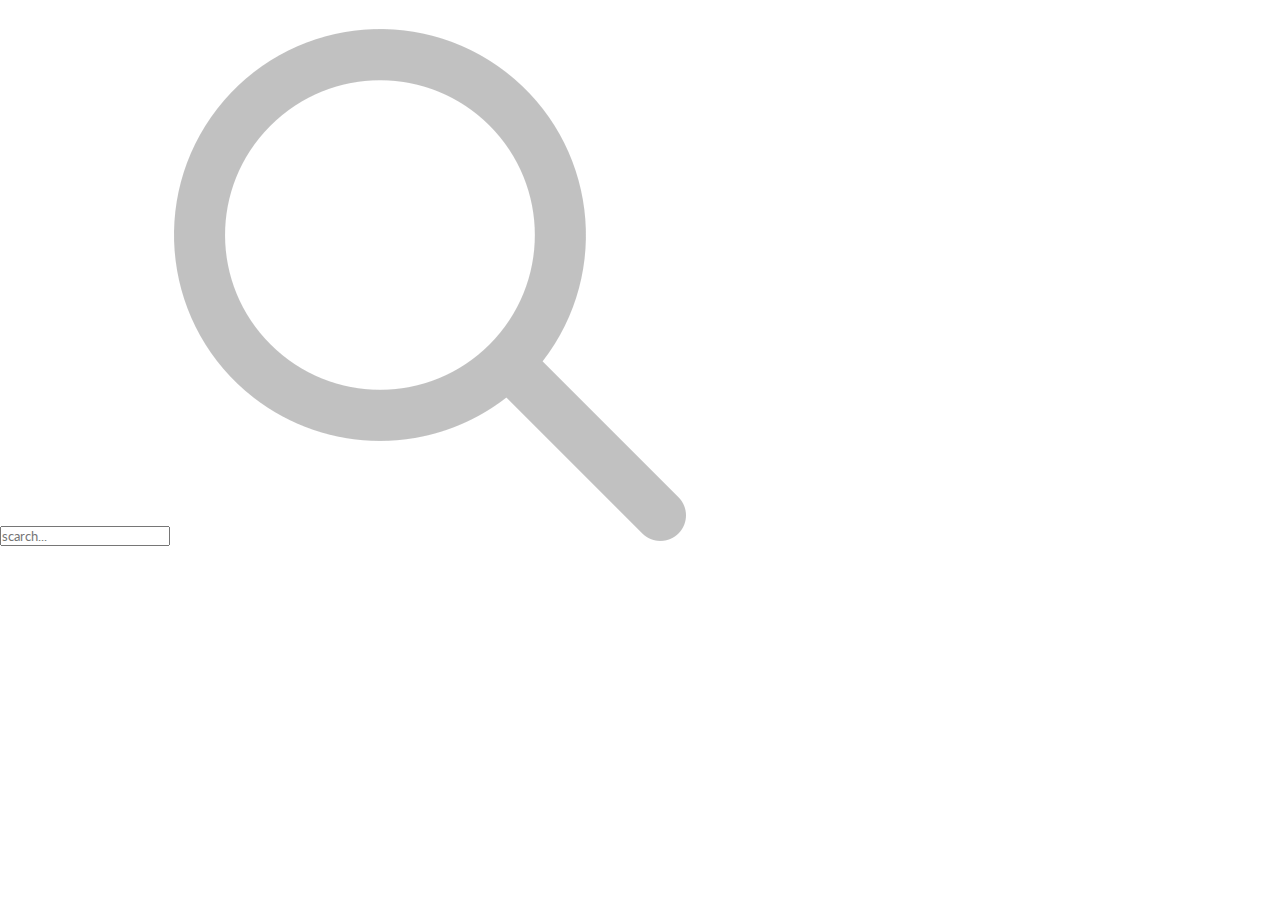
==== intex.html @ 263e587a "github" ====
<!DOCTYPE html>
<html lang="en">
<head>
  <meta charset="UTF-8">
  <meta name="viewport" content="width=device-width, initial-scale=1.0">
  <link rel="stylesheet" href="style.css">
  <title>shoeshoper</title>
</head>
<body>
 <nav>
  <div class="navTop">
    <div class="navItem">
      <img src="img/sneakers.png" alt="sneakers">
    </div>
    <div class="navItem">
      <div class="scarch">
        <input type="text"  placeholder="scarch..." class="scarhInput">
        <img src="img/search.png" alt="scarch img" class="imageIcone">
      </div>
    </div>
  </div>
  <div class="navBottem"></div>
 </nav>
<script src="index.js"></script>
</body>
</html>
---- style.css ----
@import url('https://fonts.googleapis.com/css2?family=Caprasimo&family=Cedarville+Cursive&family=Lato:ital,wght@0,100;0,300;0,400;0,700;0,900;1,100;1,300;1,400;1,700;1,900&family=Pacifico&family=Poppins:ital,wght@0,100;0,300;0,400;0,500;0,600;1,200&family=Ubuntu:ital@1&family=Varela+Round&display=swap');

*{
  font-family: 'Lato', sans-serif;
  margin: 0;
  padding: 0;
  
}
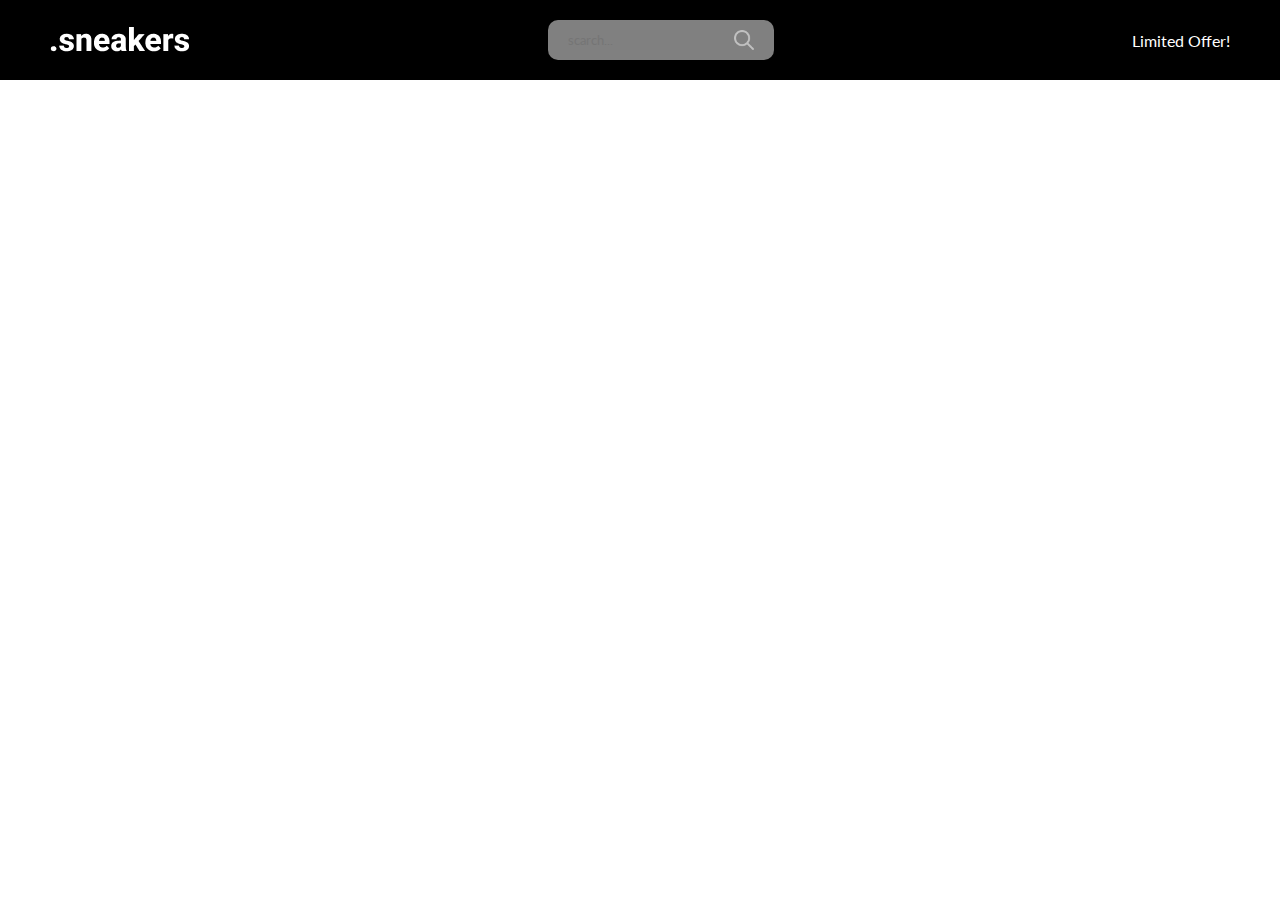
==== commit 4e463578: "day 2" ====
--- a/intex.html
+++ b/intex.html
@@ -14,9 +14,12 @@
     </div>
     <div class="navItem">
       <div class="scarch">
-        <input type="text"  placeholder="scarch..." class="scarhInput">
-        <img src="img/search.png" alt="scarch img" class="imageIcone">
+         <input type="text" placeholder="scarch..." class="scarchInput">
+         <img src="img/search.png" alt="scarch img" class="imageIcone" width="20px" height="20px">
       </div>
+    </div>
+    <div class="navItem">
+      <span class="limitedOffer"> Limited Offer!</span>
     </div>
   </div>
   <div class="navBottem"></div>
--- a/style.css
+++ b/style.css
@@ -5,4 +5,25 @@
   margin: 0;
   padding: 0;
   
+}
+nav{
+  background-color: black;
+  color: white;
+  padding: 20px 50px;
+}
+.navTop{
+  display: flex;
+  align-items: center;
+  justify-content: space-between;
+}
+.scarch{
+  display: flex;
+  align-items: center;
+  background-color: gray;
+  padding:  10px 20px;
+  border-radius: 10px;
+}
+.scarchInput{
+  border: none;
+  background-color: transparent;
 }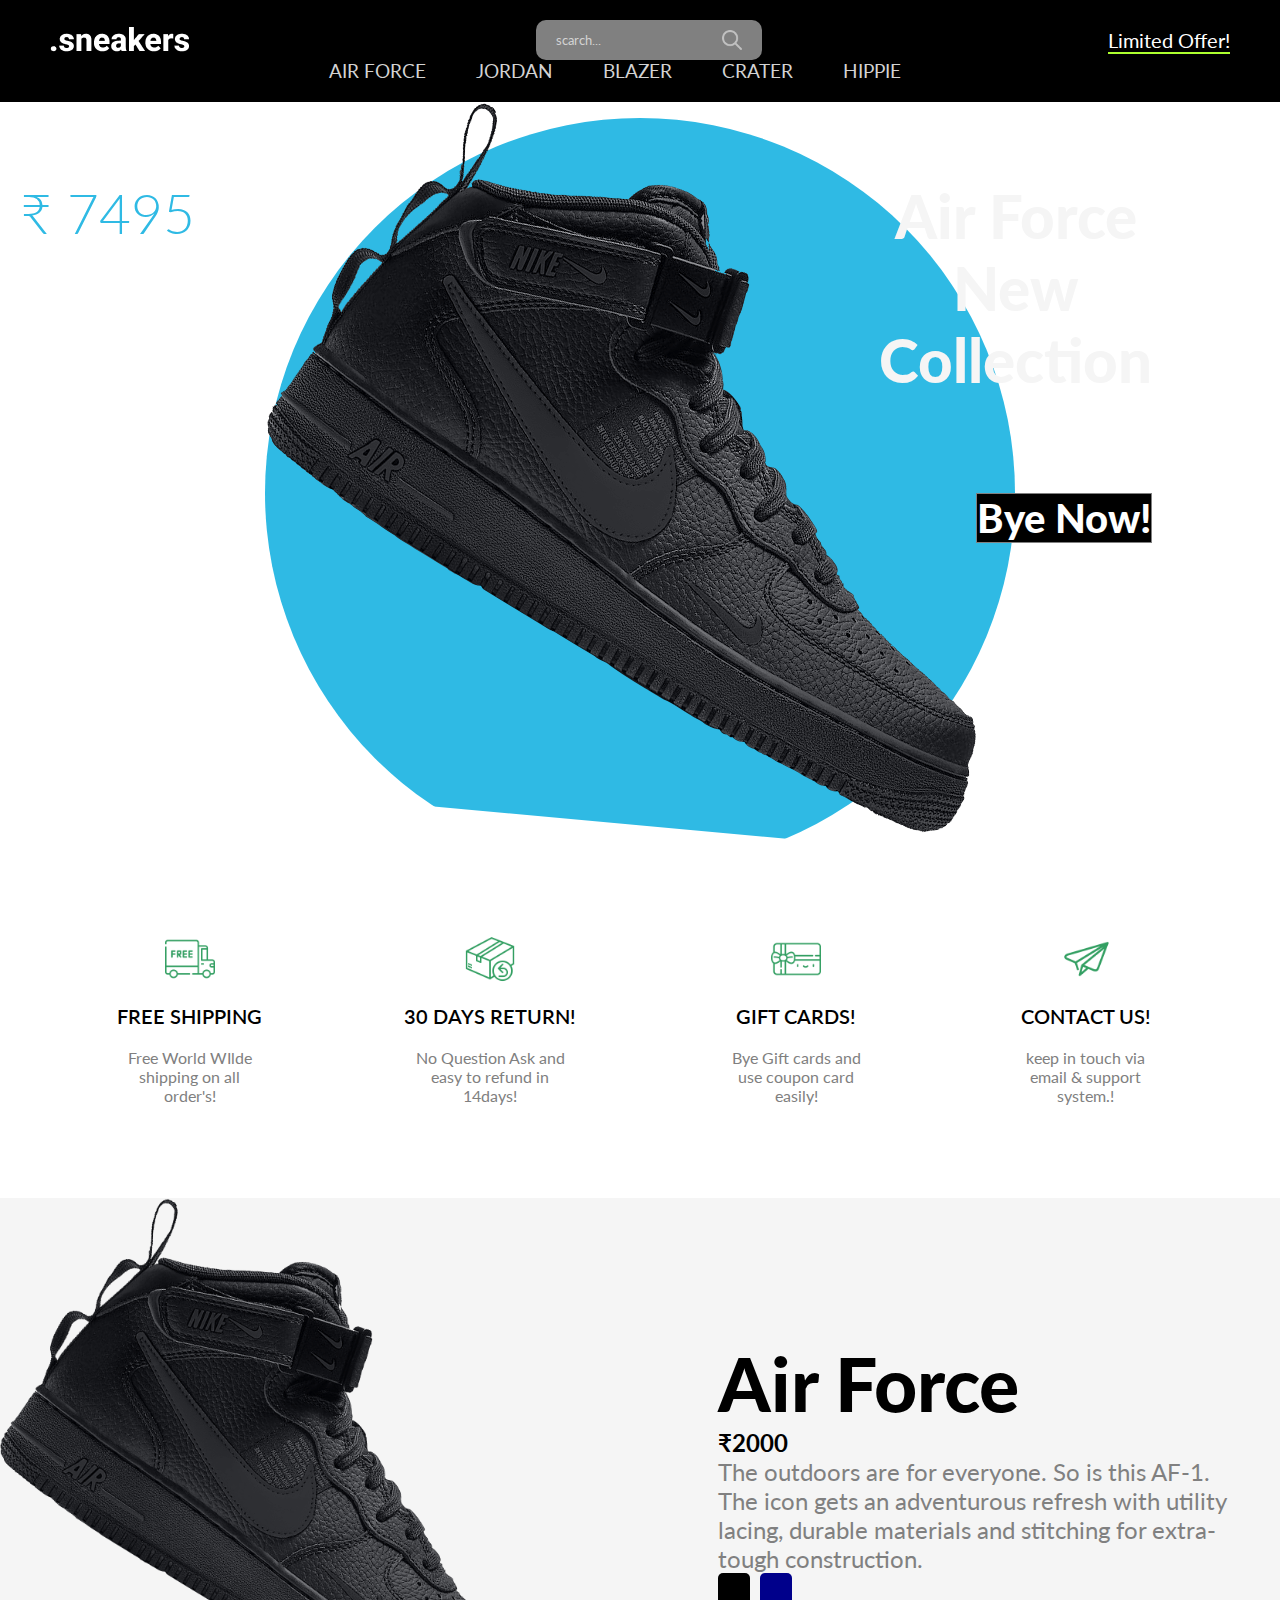
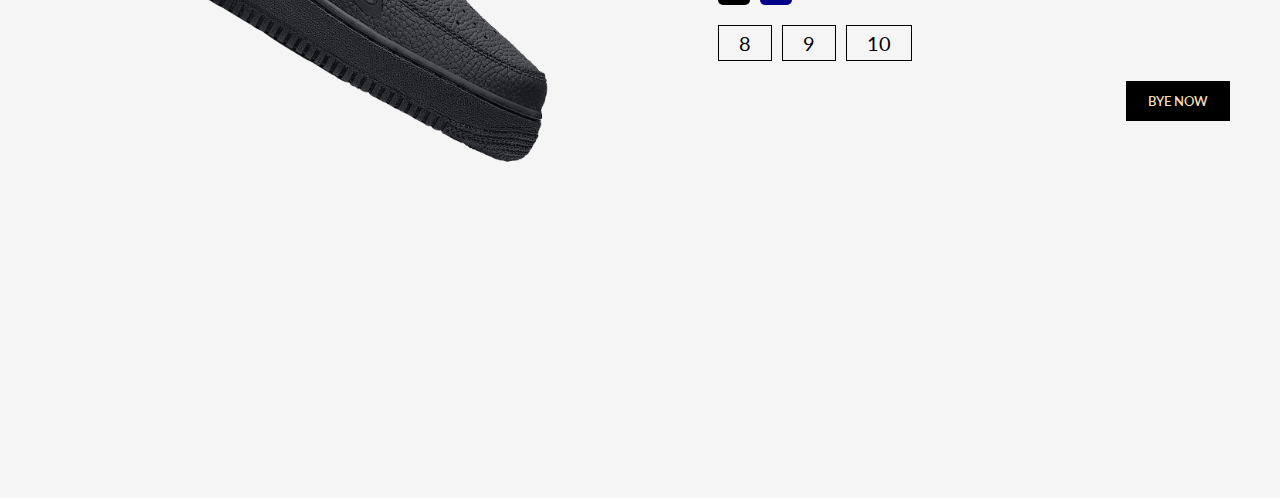
==== commit 24a1d4de: "day 3" ====
--- a/intex.html
+++ b/intex.html
@@ -7,6 +7,7 @@
   <title>shoeshoper</title>
 </head>
 <body>
+  <!-- nav bar-->
  <nav>
   <div class="navTop">
     <div class="navItem">
@@ -22,8 +23,140 @@
       <span class="limitedOffer"> Limited Offer!</span>
     </div>
   </div>
-  <div class="navBottem"></div>
+  <div class="navBottem">
+    <h3 class="menuItem">AIR FORCE</h3>
+    <h3 class="menuItem">JORDAN</h3>
+    <h3 class="menuItem">BLAZER</h3>
+    <h3 class="menuItem">CRATER</h3>
+    <h3 class="menuItem">HIPPIE</h3>
+  </div>
  </nav>
+   <!-- product page-->
+ <div class="slider">
+  <div class="sliderWrapper">
+     <div class="sliderItems">
+       <img src="img/air.png" alt="" class="imgSlider">
+       <div class="sliderBg"></div>
+       <h1 class="sliderTitle">Air Force </br>New </br> Collection</h1>
+       <h2 class="sliderPrice">₹ 7495</h2>
+       <a href="#product"><button class="byeNowBtn">Bye Now!</button></a>
+      </div>
+
+      <div class="sliderItems">
+        <img src="img/jordan.png" alt="" class="imgSlider">
+        <div class="sliderBg"></div>
+        <h1 class="sliderTitle">JORDAN </br>New </br> Collection</h1>
+        <h2 class="sliderPrice">₹ 9195</h2>
+        <a href="#product"><button class="byeNowBtn">Bye Now!</button></a>
+       </div>
+
+       <div class="sliderItems">
+        <img src="img/blazer.png" alt="" class="imgSlider">
+        <div class="sliderBg"></div>
+        <h1 class="sliderTitle">Blazer </br>New </br> Collection</h1>
+        <h2 class="sliderPrice">₹10999</h2>
+        <a href="#product"><button class="byeNowBtn">Bye Now!</button></a>
+       </div>
+
+       <div class="sliderItems">
+        <img src="img/crater.png" alt="" class="imgSlider">
+        <div class="sliderBg"></div>
+        <h1 class="sliderTitle">Crater </br>New </br> Collection</h1>
+        <h2 class="sliderPrice">₹12999</h2>
+        <a href="#product"><button class="byeNowBtn">Bye Now!</button></a>
+       </div>
+
+       <div class="sliderItems">
+        <img src="img/hippie.png" alt="" class="imgSlider">
+        <div class="sliderBg"></div>
+        <h1 class="sliderTitle">Hippie </br>New </br> Collection</h1>
+        <h2 class="sliderPrice">₹5999</h2>
+        <a href="#product"><button class="byeNowBtn">Bye Now!</button></a>
+       </div>
+   </div>
+ </div>
+   <!-- feacher page-->
+ <div class="feachers">
+    <div class="feacher">
+         <img src="img/shipping.png" alt="shipping img" class="feacherImg">
+         <span class="feacherTitle">FREE SHIPPING</span>
+         <span class="feacherDisc">Free World WIlde shipping on all order's!</span>
+    </div>
+
+    <div class="feacher">
+      <img class="feacherImg" src="img/return.png" alt="shipping img" >
+      <span class="feacherTitle">30 DAYS RETURN!</span>
+      <span class="feacherDisc">No Question Ask and easy to refund in 14days!</span>
+ </div>
+
+ <div class="feacher">
+  <img src="img/gift.png" alt="shipping img" class="feacherImg">
+  <span class="feacherTitle">GIFT CARDS!</span>
+  <span class="feacherDisc">Bye Gift cards and use coupon card easily!</span>
+</div>
+
+<div class="feacher">
+  <img src="img/contact.png" alt="shipping img" class="feacherImg">
+  <span class="feacherTitle">CONTACT US!</span>
+  <span class="feacherDisc">keep in touch via email & support system.!</span>
+</div>
+ </div>
+ <!-- product detail page-->
+ <div class="product" id="product">
+   <img src="img/air.png" alt="Air Force" class="productImg">
+   <div class="productDetails">
+     <h1 class="productTitle">Air Force</h1>
+     <h2 class="productPrice">₹2000</h2>
+     <p class="productdesc">The outdoors are for everyone. So is this AF-1. The icon gets an adventurous refresh with   utility lacing, durable materials and stitching for extra-tough construction. </p>
+   
+
+    <div class="colors">
+      <div class="color"></div>
+      <div class="color"></div>
+    </div>
+
+   <div class="sizes">
+     <div class="size">8</div>
+     <div class="size">9</div>
+     <div class="size">10</div>
+   </div>
+  
+     <button class="productbtn">BYE NOW</button>
+  </div>
+  <!-- product Payment page-->
+  <div class="payment">
+    <h1 class="paytittle">Personal Information</h1>
+    <label for="text">Name and Surname</label>
+    <input type="text"   placeholder="cekoda"  class="payinput">
+    <label for="text">Phone Number</label>
+    <input type="text"   placeholder="+91 898989898989"  class="payinput">
+    <label for="text">Address</label>
+    <input type="text"   placeholder="Elon street Govandi Mumbai"  class="payinput">
+
+    <!-- Card Info page-->
+    <h1 class="paytittle">Card Information</h1>
+
+    <div class="cardIcons">
+      <img src="img/visa.png" width="40px" alt="visa card" class="cardIcone">
+
+      <img src="img/master.png" width="40px" alt="master card" class="cardIcone">
+
+    </div>
+
+    <input type="password" class="payinput" placeholder="Card detail">
+
+    <div class="cardInfo">
+
+       <input type="text" placeholder="mm" class="payinput sm">
+       <input type="text" placeholder="yyy" class="payinput sm">
+       <input type="text" placeholder="cvv" class="payinput sm">
+
+    </div>
+    <button class="payButton">Check Out!</button>
+    <span class="close">X</span>
+  </div>
+ </div>
+
 <script src="index.js"></script>
 </body>
 </html>--- a/style.css
+++ b/style.css
@@ -1,4 +1,8 @@
 @import url('https://fonts.googleapis.com/css2?family=Caprasimo&family=Cedarville+Cursive&family=Lato:ital,wght@0,100;0,300;0,400;0,700;0,900;1,100;1,300;1,400;1,700;1,900&family=Pacifico&family=Poppins:ital,wght@0,100;0,300;0,400;0,500;0,600;1,200&family=Ubuntu:ital@1&family=Varela+Round&display=swap');
+
+html{
+  scroll-behavior: smooth;
+}
 
 *{
   font-family: 'Lato', sans-serif;
@@ -26,4 +30,287 @@
 .scarchInput{
   border: none;
   background-color: transparent;
-}+}
+.scarchInput::placeholder{
+  color: lightgray;
+}
+.limitedOffer{
+  font-size: 20px;
+  border-bottom: 2px solid greenyellow;
+  cursor: pointer;
+}
+.navBottem{
+  display: flex;
+  align-items: center;
+  justify-content: center;
+  
+}
+.menuItem{
+  margin-right: 50px;
+  cursor: pointer;
+  color: lightgray;
+  font-weight: 400;
+}
+.slider{
+  background: url("https://plus.unsplash.com/premium_photo-1671621345306-5fabf30d8094?auto=format&fit=crop&q=80&w=1372&ixlib=rb-4.0.3&ixid=M3wxMjA3fDB8MHxwaG90by1wYWdlfHx8fGVufDB8fHx8fA%3D%3D");
+  clip-path: polygon(0 0, 100% 0%, 100% 100%, 0 85%);
+  overflow: hidden;
+}
+.sliderWrapper{
+  display: flex;
+  width: 500vw;
+  transition: all 1s ease-in-out;
+}
+.sliderItems{
+  width: 100vw;
+  display: flex;
+  align-items: center;
+  justify-content: center;
+  position: relative;
+ 
+}
+.sliderBg{
+  width: 750px;
+  height: 750px;
+  border-radius: 50%;
+  position: absolute;
+  /* background-color: yellow; */
+}
+.imgSlider{
+  z-index: 1;
+}
+.sliderTitle{
+  position: absolute;
+  top: 10%;
+  right: 10%;
+  color: whitesmoke;
+  text-align: center;
+  font-size: 60px;
+  font-weight: 900;
+
+
+}
+.sliderPrice{
+  position: absolute;
+  left: 20px;
+  top: 10%;
+  color: black;
+  text-align: center;
+  font-size: 55px;
+  font-weight: 300;
+  
+ 
+}
+
+.byeNowBtn{
+  position: absolute;
+  top: 50%;
+  right: 10%;
+  color: white;
+  font-size: 40px;
+  font-weight: 900;
+  border: 1px solid gray;
+  z-index: 1;
+  cursor: pointer;
+  background-color: black;
+
+}
+.byeNowBtn:hover{
+  background-color: white;
+  color: black;
+}
+.sliderItems:nth-child(1) .sliderBg{
+  background-color: rgb(47, 186, 228);
+}
+.sliderItems:nth-child(2) .sliderBg{
+  background-color: rgb(43, 202, 131);
+}
+.sliderItems:nth-child(3) .sliderBg{
+  background-color: rgb(255, 43, 131);
+}
+.sliderItems:nth-child(4) .sliderBg{
+  background-color: rgb(255, 103, 43);
+}
+.sliderItems:nth-child(5) .sliderBg{
+  background-color: rgb(197, 255, 131);
+}
+
+.sliderItems:nth-child(1) .sliderPrice{
+  color: rgb(47, 186, 228);
+}
+.sliderItems:nth-child(2) .sliderPrice{
+  color:  rgb(43, 202, 131);
+}
+.sliderItems:nth-child(3) .sliderPrice{
+  color: rgb(255, 43, 131);
+}
+.sliderItems:nth-child(4) .sliderPrice{
+  color: rgb(255, 103, 43);
+}
+.sliderItems:nth-child(5) .sliderPrice{
+  color: rgb(197, 255, 131);
+}
+.feachers{
+  display: flex;
+  align-items: center;
+  justify-content: space-between;
+  padding: 50px;
+}
+.feacher{
+  display: flex;
+   flex-direction: column;
+   align-items: center;
+   text-align: center;
+}
+.feacherImg{
+  width: 50px;
+  height: 50px;
+}
+.feacherTitle{
+  font-size: 20px;
+  font-weight: 600;
+  margin: 20px;
+}
+.feacherDisc{
+ color: gray;
+ height: 100px;
+ width: 50%;
+}
+.product{
+  height: 100vh;
+  background-color: whitesmoke;
+  position: relative;
+  
+}
+.payment{
+  width: 500px;
+  height: 500px;
+  background-color: white;
+  position: absolute;
+  top: 0;
+  bottom: 0;
+  left: 0;
+  right: 0;
+  margin: auto;
+  padding: 10px 50px;
+  display: none;
+  flex-direction: column;
+  box-shadow: 8px 9px 50px 5px rgba(0,0,0,0.75);
+-webkit-box-shadow: 8px 9px 50px 5px rgba(0,0,0,0.75);
+-moz-box-shadow: 8px 9px 50px 5px rgba(0,0,0,0.75);
+
+}
+.paytittle{
+  font-size: 20px;
+  color: rgb(156, 155, 155);
+}
+label{
+  font-size: 16px;
+  font-weight: 300;
+}
+.payinput{
+padding:10px;
+margin: 10px 0px;
+border: none;
+border-bottom: 1px solid gray;
+}
+.payinput::placeholder{
+  color: rgb(163, 160, 160);
+}
+.cardIcones{
+  display: flex;
+}
+.cardIcone{
+  margin-right: 10px;
+}
+.cardInfo{
+  display: flex;
+  justify-content: space-between;
+}
+.sm{
+  width: 30%;
+}
+.payButton{
+  position: absolute;
+  height: 40px;
+  bottom: -40px;
+  width: 100%;
+  left: 0;
+  background-color: rgb(48, 163, 33);
+  font-size: 15px;
+  font-weight: 600;
+  border: none;
+  border-bottom: 1px solid black;
+  border-top: 1px solid black;
+  box-shadow: 8px 9px 50px 5px rgba(0,0,0,0.75);
+-webkit-box-shadow: 8px 9px 50px 5px rgba(0,0,0,0.75);
+-moz-box-shadow: 8px 9px 50px 5px rgba(0,0,0,0.75);
+cursor: pointer;
+}
+.close{
+  width: 20px;
+  height: 20px;
+  position: absolute;
+  background-color: gray;
+  color: white;
+  top: 10px;
+  right: 10px;
+  display: flex;
+  align-items: center;
+  justify-content: center;
+  cursor: pointer;
+  padding: 2px;
+}
+.productImg{
+  width: 45%;
+}
+.productDetails{
+  position: absolute;
+  top: 10%;
+  right: 0;
+  width: 40%;
+  padding: 50px;
+}
+.productTitle{
+  font-size: 75px;
+  font-weight: 900;
+}
+.productdesc{
+  font-size: 24px;
+  color: gray;
+}
+.colors,.sizes{
+  display: flex;
+  margin-bottom: 20px;
+}
+.color{
+ width: 32px;
+ height: 32px;
+ border-radius: 5px;
+ background-color: black;
+ margin-right: 10px;
+ cursor: pointer;
+}
+.color:last-child{
+  background-color: darkblue;
+}
+.size{
+  padding: 5px 20px;
+  border: 1px solid black;
+  margin-right: 10px;
+  cursor: pointer;
+  font-size: 20px;
+}
+.productbtn{
+  float: right;
+  padding: 10px 20px;
+  background-color: black;
+  color: wheat;
+  font-weight: 600;
+  cursor: pointer;
+  border: 2px solid black;
+}
+.productbtn:hover{
+color: black;
+background-color: white;
+}
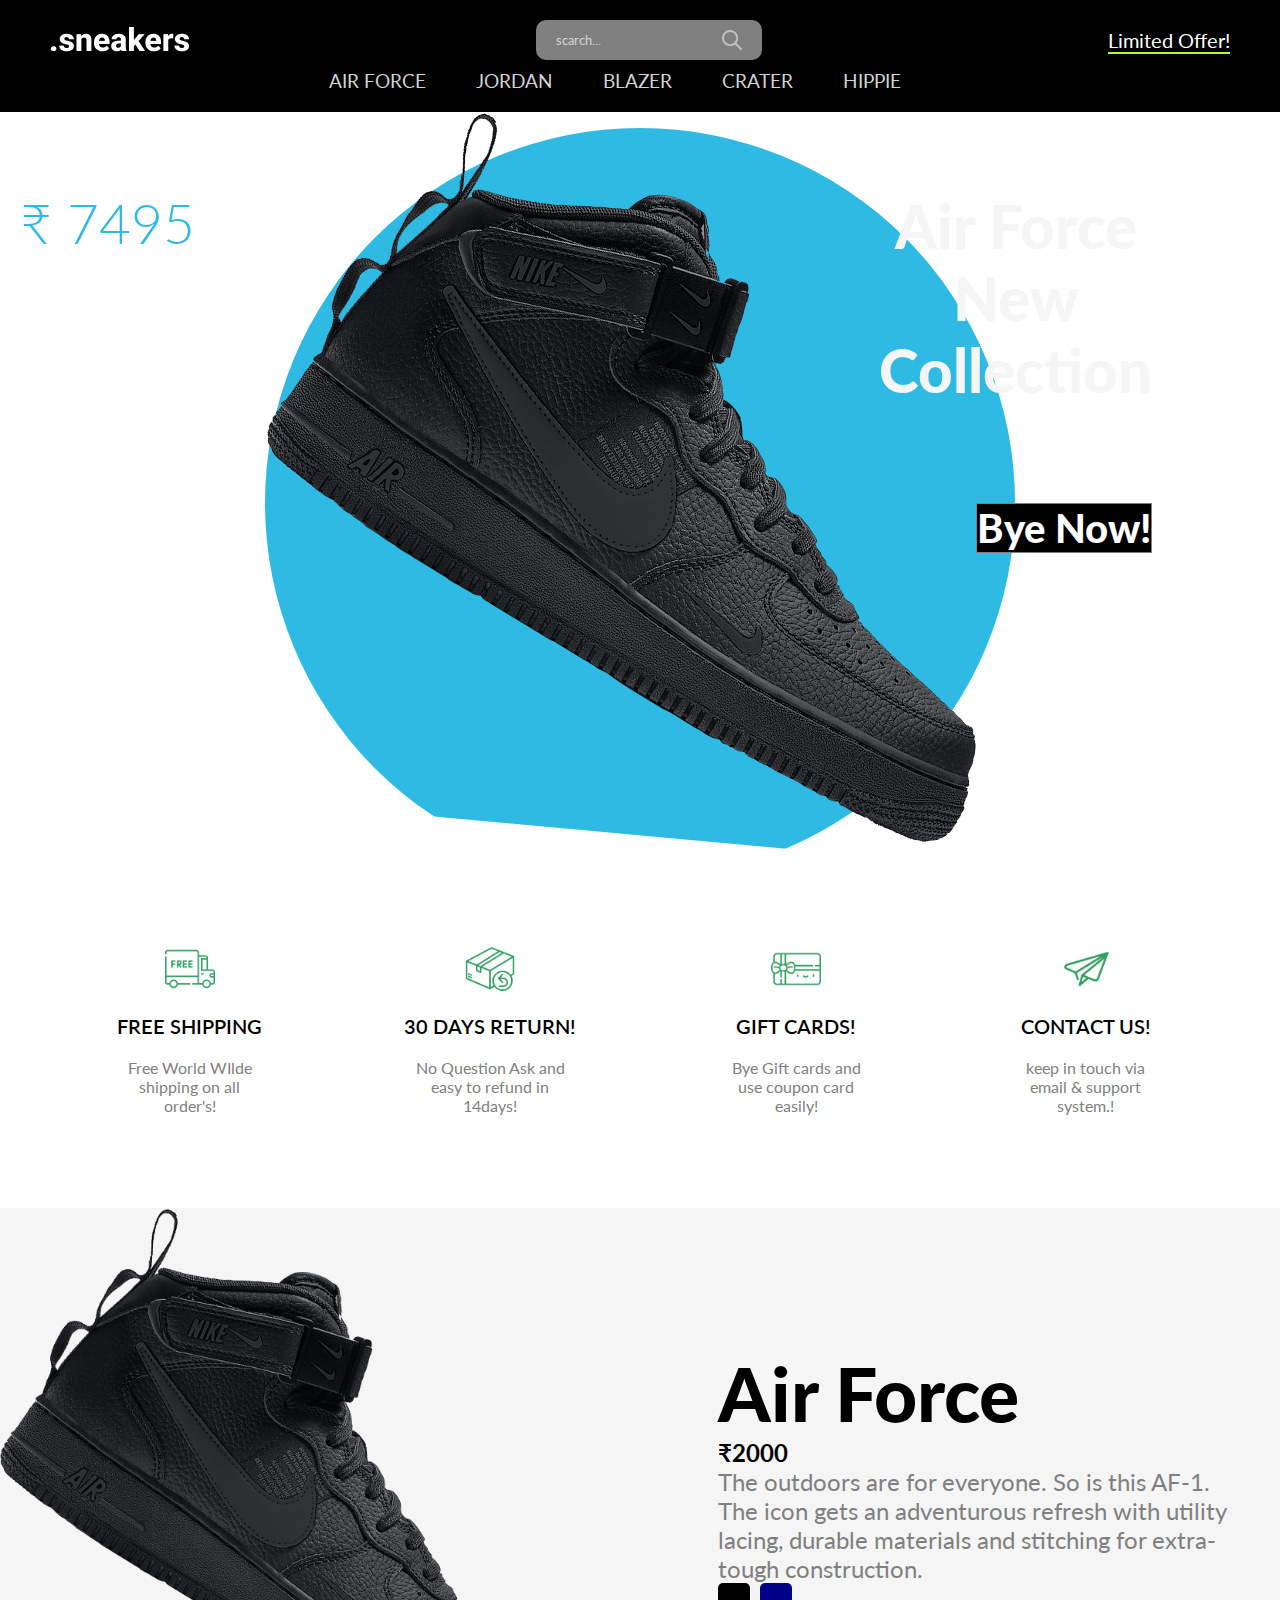
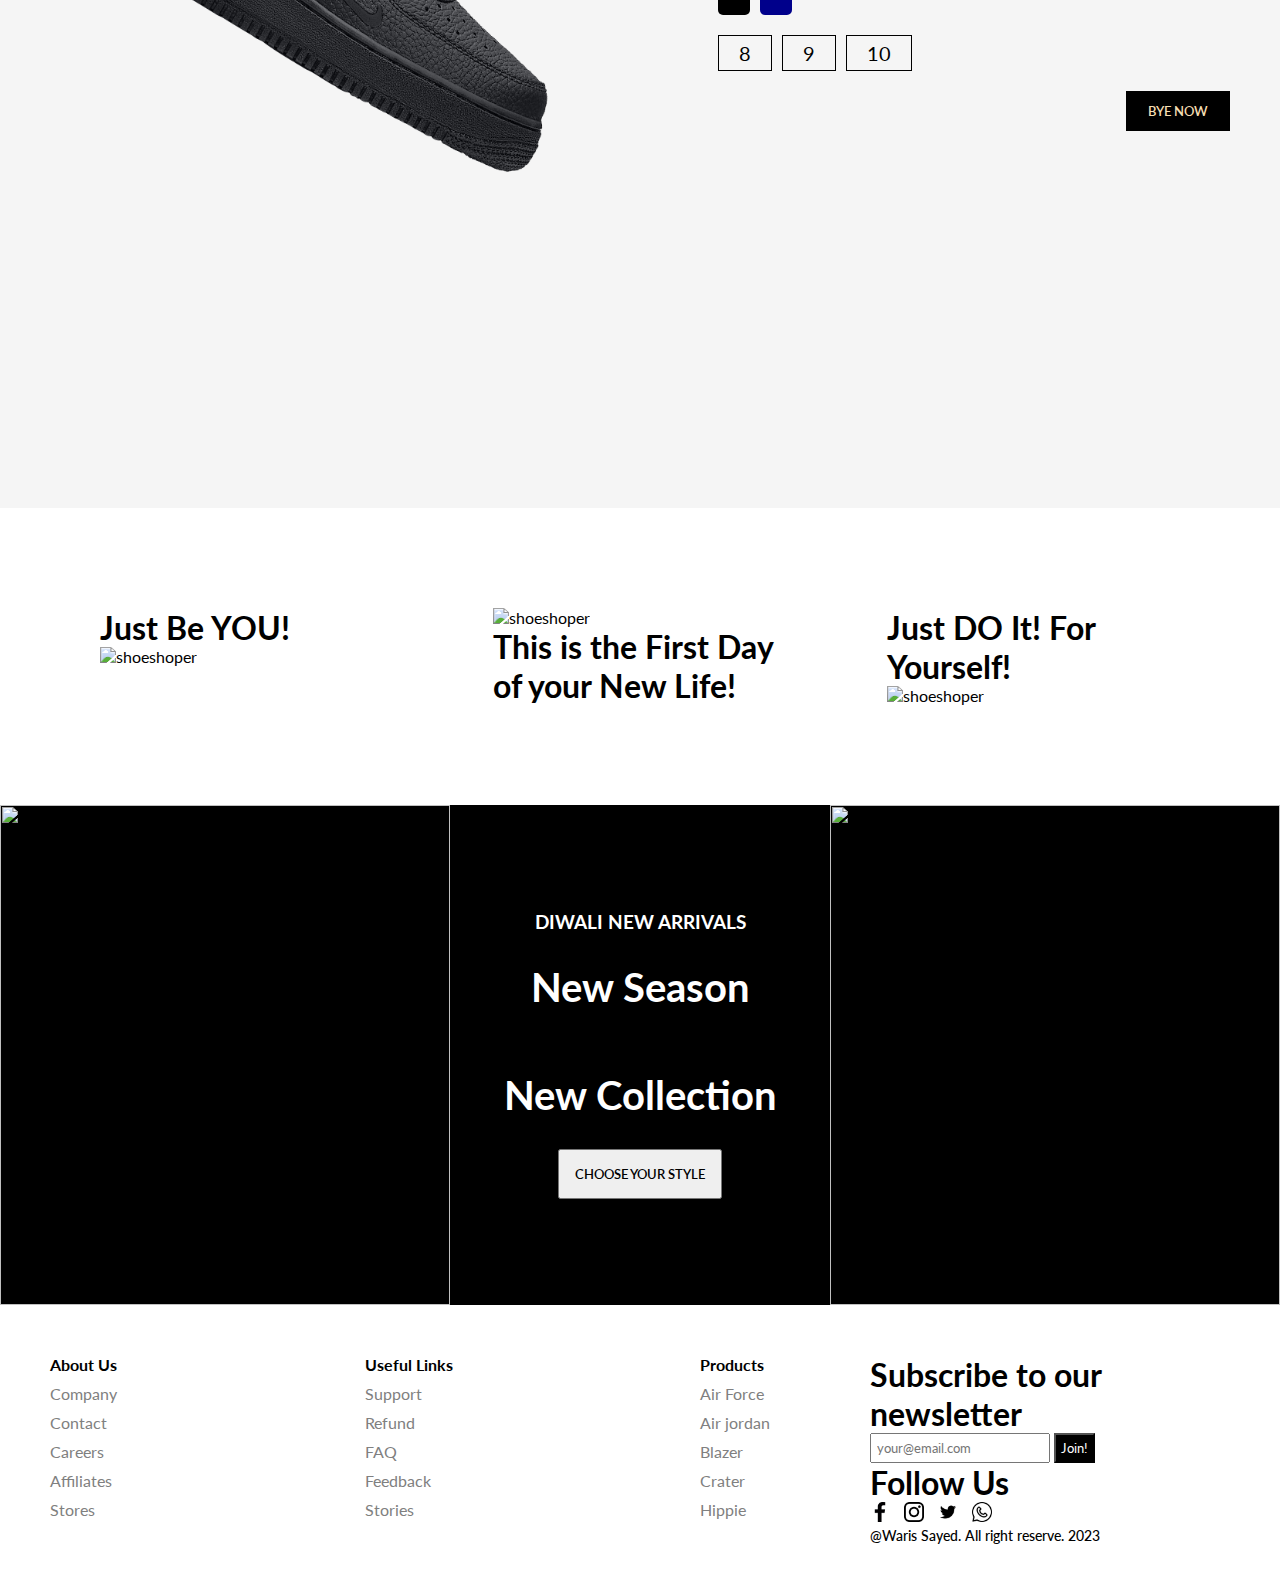
==== commit b4485394: "Basic done not responsive" ====
--- a/intex.html
+++ b/intex.html
@@ -8,7 +8,7 @@
 </head>
 <body>
   <!-- nav bar-->
- <nav>
+ <nav id="nav">
   <div class="navTop">
     <div class="navItem">
       <img src="img/sneakers.png" alt="sneakers">
@@ -156,6 +156,100 @@
     <span class="close">X</span>
   </div>
  </div>
+ <!-- Gallery  page-->
+ <div class="gallery">
+  <div class="galleryItem">
+    <h1 class="galleryTitle">Just Be YOU!</h1>
+    <img src="https://images.unsplash.com/photo-1516826957135-700dedea698c?q=80&w=1374&auto=format&fit=crop&ixlib=rb-4.0.3&ixid=M3wxMjA3fDB8MHxwaG90by1wYWdlfHx8fGVufDB8fHx8fA%3D%3D" alt="shoeshoper" class="galleryImg">
+  </div>
+
+  <div class="galleryItem">
+    <img src="https://images.unsplash.com/photo-1617059262591-61173640bc20?q=80&w=1374&auto=format&fit=crop&ixlib=rb-4.0.3&ixid=M3wxMjA3fDB8MHxwaG90by1wYWdlfHx8fGVufDB8fHx8fA%3D%3D" alt="shoeshoper" class="galleryImg">
+    <h1 class="galleryTitle">This is the First Day of your New Life!</h1>
+  </div>
+
+  <div class="galleryItem">
+    <h1 class="galleryTitle">Just DO It! For Yourself!</h1>
+    <img src="https://images.unsplash.com/photo-1556906781-9a412961c28c?q=80&w=1374&auto=format&fit=crop&ixlib=rb-4.0.3&ixid=M3wxMjA3fDB8MHxwaG90by1wYWdlfHx8fGVufDB8fHx8fA%3D%3D" alt="shoeshoper" class="galleryImg">
+  </div>
+ </div>
+<!-- New Season page-->
+<div class="newSeason">
+  <div class="nsItem">
+    <img src="https://images.pexels.com/photos/4753986/pexels-photo-4753986.jpeg?auto=compress&cs=tinysrgb&dpr=2&w=500" alt="" class="newSeasonimg">
+  </div>
+   <div class="nsItem">
+     <h3 class="nsTitlesm">DIWALI NEW ARRIVALS</h3>
+     <h1 class="nsTitle">New Season</h1>
+     <h1 class="nsTitle">New Collection</h1>
+    <a href="#nav">
+      <button class="nsBtn">CHOOSE YOUR STYLE</button>
+    </a>
+  
+     </div>
+
+  <div class="nsItem">
+    <img src="https://images.pexels.com/photos/7856965/pexels-photo-7856965.jpeg?auto=compress&cs=tinysrgb&dpr=2&w=500" alt="" class="newSeasonimg">
+  </div>
+</div>
+<!-- Footer-->
+<footer>
+  <!-- Footer left-->
+  <div class="footerLeft">
+     <div class="footerMenu">
+      <h1 class="ftMenuTitle">About Us</h1>
+      <ul class="fList">
+        <li class="fListItem">Company</li>
+        <li class="fListItem">Contact</li>
+        <li class="fListItem">Careers</li>
+        <li class="fListItem">Affiliates</li>
+        <li class="fListItem">Stores</li>
+      </ul>
+     </div>
+     <div class="footerMenu">
+      <h1 class="ftMenuTitle">Useful Links</h1>
+      <ul class="fList">
+        <li class="fListItem">Support</li>
+        <li class="fListItem">Refund</li>
+        <li class="fListItem">FAQ</li>
+        <li class="fListItem">Feedback</li>
+        <li class="fListItem">Stories</li>
+      </ul>
+     </div>
+     <div class="footerMenu">
+      <h1 class="ftMenuTitle">Products</h1>
+      <ul class="fList">
+        <li class="fListItem">Air Force</li>
+        <li class="fListItem">Air jordan</li>
+        <li class="fListItem">Blazer</li>
+        <li class="fListItem">Crater</li>
+        <li class="fListItem">Hippie</li>
+      </ul>
+     </div>
+  </div>
+   <!-- Footer right-->
+  <div class="footerRight">
+    <div class="futterRightMenu">
+      <h1 class="ftrTitle">Subscribe to our newsletter</h1>
+      <div class="fmail">
+        <input type="text" placeholder="your@email.com" class="finput">
+        <button class="fbtn">Join!</button>
+      </div>
+    </div>
+    <div class="futterRightMenu">
+      <h1 class="ftrTitle">Follow Us</h1>
+      <div class="fIcons">
+        <img src="img/facebook.png" alt="facebook" class="ficon">
+        <img src="img/instagram.png" alt="instagram" class="ficon">
+        <img src="img/twitter.png" alt="twitter" class="ficon">
+        <img src="img/whatsapp.png" alt="whatsapp" class="ficon">
+      </div>
+    </div>
+       <div class="futterRightMenu">
+        <span class="copyright">@Waris Sayed. All right reserve. 2023</span>
+       </div>
+  </div>
+</footer>
 
 <script src="index.js"></script>
 </body>
--- a/style.css
+++ b/style.css
@@ -43,6 +43,7 @@
   display: flex;
   align-items: center;
   justify-content: center;
+  margin-top: 10px;
   
 }
 .menuItem{
@@ -236,12 +237,12 @@
   bottom: -40px;
   width: 100%;
   left: 0;
-  background-color: rgb(48, 163, 33);
+  background-color: rgb(133, 130, 130);
   font-size: 15px;
   font-weight: 600;
   border: none;
   border-bottom: 1px solid black;
-  border-top: 1px solid black;
+  
   box-shadow: 8px 9px 50px 5px rgba(0,0,0,0.75);
 -webkit-box-shadow: 8px 9px 50px 5px rgba(0,0,0,0.75);
 -moz-box-shadow: 8px 9px 50px 5px rgba(0,0,0,0.75);
@@ -314,3 +315,93 @@
 color: black;
 background-color: white;
 }
+.gallery{
+  padding: 50px;
+  display: flex;
+}
+.galleryItem{
+ flex: 1;
+ padding: 50px;
+}
+.galleryImg{
+  width: 100%;
+ 
+}
+.newSeason{
+  display: flex;
+
+}
+.nsItem{
+  flex: 1;
+  background-color: black;
+  color: white;
+  display: flex;
+  flex-direction: column;
+  align-items: center;
+  justify-content: center;
+  text-align: center;
+}
+.newSeasonimg{
+  width: 100%;
+  height: 500px;
+  width: 450px;
+  
+}
+.nsTitle{
+  font-size: 40px;
+  padding: 30px;
+}
+.nsBtn{
+  padding: 15px;
+  font-weight: 600;
+  cursor: pointer;
+}
+footer{
+  display: flex;
+}
+.footerLeft{
+  flex: 2;
+  display: flex;
+  justify-content: space-between;
+  padding: 50px;
+}
+.ftMenuTitle{
+  font-size: 16px;
+  margin-bottom: 10px;
+}
+.fList{
+  padding: 0;
+  list-style: none;
+}
+.fListItem{
+  margin-bottom: 10px;
+  color: gray;
+  cursor: pointer;
+}
+.footerRight{
+  flex: 1;
+  padding: 50px;
+  display: flex;
+  flex-direction: column;
+  justify-content: space-between;
+}
+.finput{
+  padding: 5px;
+}
+.fbtn{
+  padding: 5px;
+  background-color: black;
+  color: white;
+}
+.ficons{
+  display: flex;
+}
+.ficon{
+width: 20px;
+height: 20px;
+margin-right: 10px;
+}
+.copyright{
+  font-weight: 500;
+  font-size: 14px;
+}
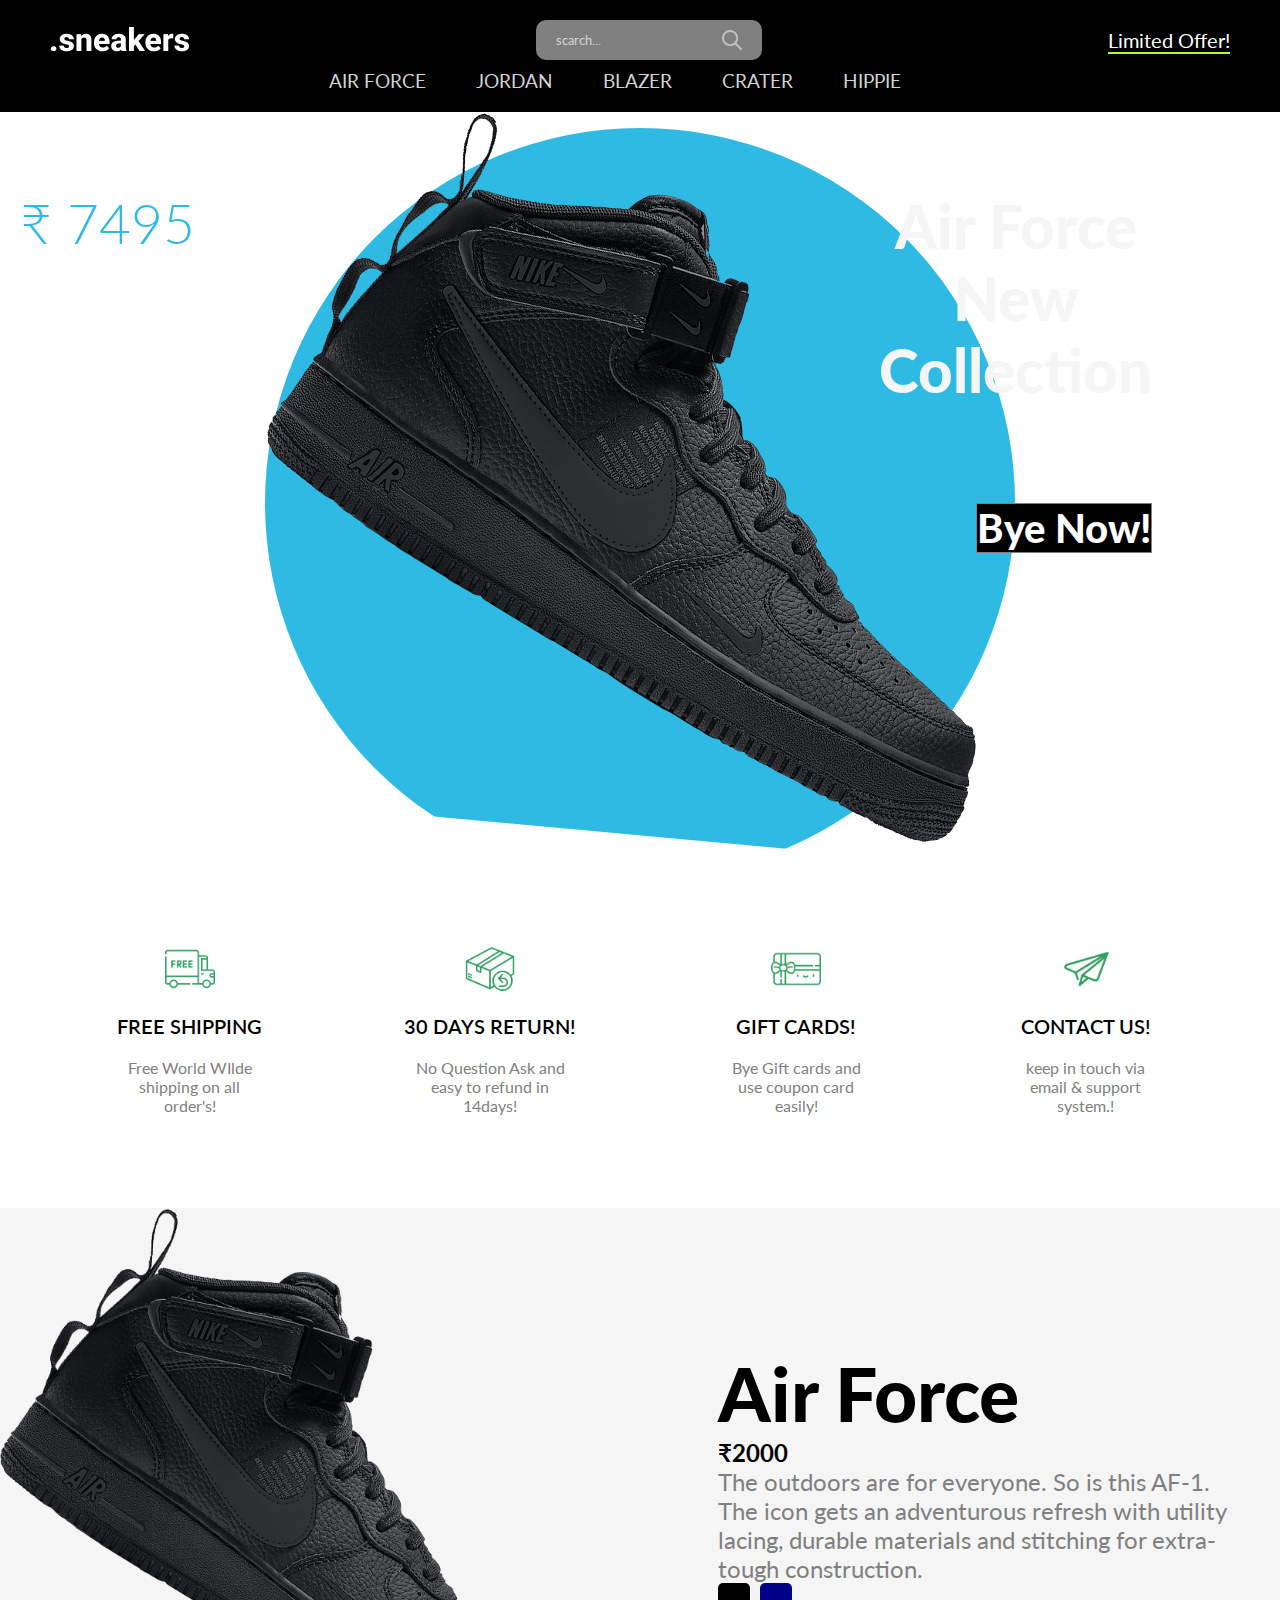
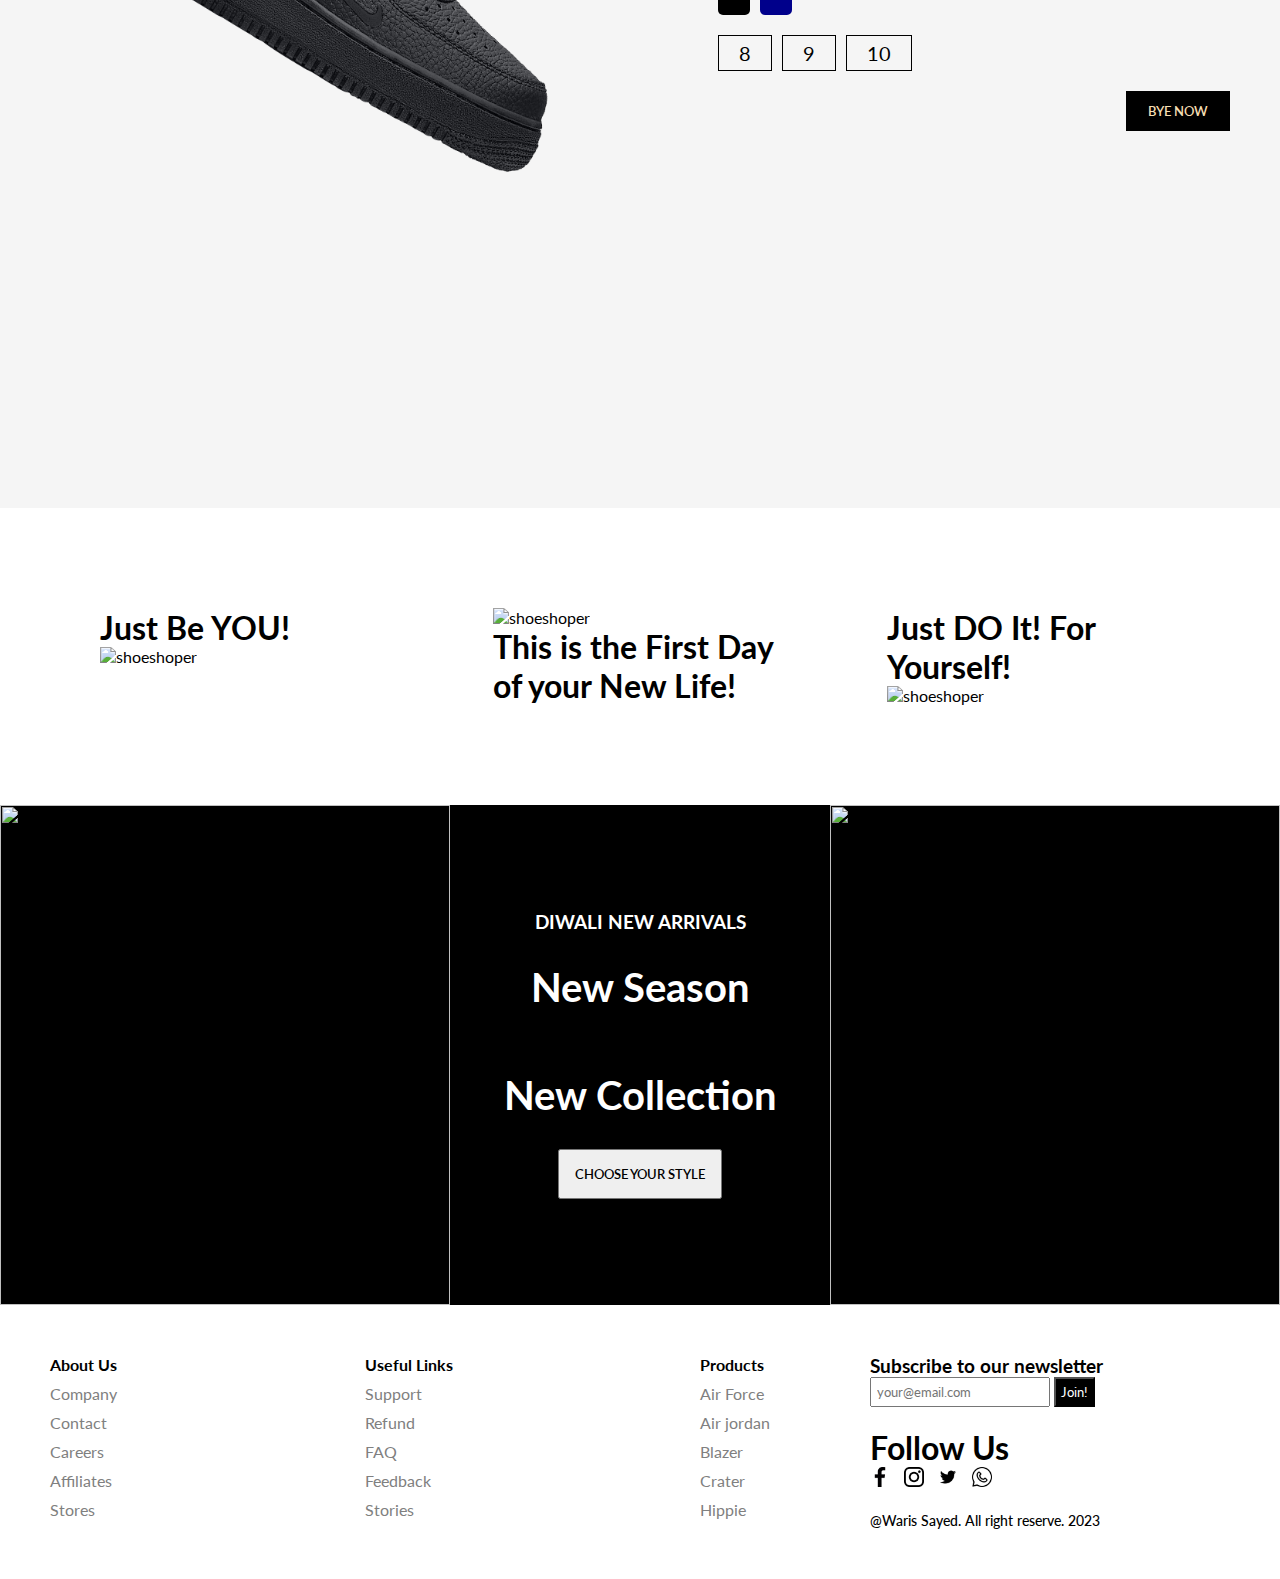
==== commit b6b0614f: "final commit" ====
--- a/intex.html
+++ b/intex.html
@@ -230,7 +230,7 @@
    <!-- Footer right-->
   <div class="footerRight">
     <div class="futterRightMenu">
-      <h1 class="ftrTitle">Subscribe to our newsletter</h1>
+      <h3 class="ftrTitle">Subscribe to our newsletter</h3>
       <div class="fmail">
         <input type="text" placeholder="your@email.com" class="finput">
         <button class="fbtn">Join!</button>
--- a/style.css
+++ b/style.css
@@ -405,3 +405,100 @@
   font-weight: 500;
   font-size: 14px;
 }
+@media screen and (max-width:480px) {
+  nav{
+    padding: 20px;
+  }
+  .scarch{
+   display: none;
+  }
+  .navBottem{
+    flex-wrap: wrap;
+  }
+.menuItem{
+  margin: 20px;
+  font-weight: 700;
+  font-size: 20px;
+}
+.slider{
+  clip-path: none;
+}
+.imgSlider{
+  width: 90%;
+}
+.sliderBg{
+  width: 100%;
+  height: 100%;
+}
+.sliderTitle{
+  display: none;
+}
+.sliderPrice{
+  top: unset;
+  bottom: 0;
+  left: 0;
+  background-color: lightgray;
+
+  }
+.byeNowBtn{
+ 
+  right: 0;
+  top: 0;
+
+  }
+  .feachers{
+   flex-direction: column;
+  }
+.productImg{
+  width: 80%;
+  }
+  .product{
+    display: flex;
+    flex-direction: column;
+    align-items: center;
+  }
+  .productDetails{
+    width: 100%;
+    padding: 0;
+    display: flex;
+    flex-direction: column;
+    align-items: center;
+    text-align: center;
+    position: relative;
+    top: 0;
+  }
+  .productTitle{
+    font-size: 50px;
+    margin: 0;
+  }
+.gallery{
+  display: none;
+  }
+.newSeason{
+  flex-direction: column;
+}
+.nsItem:nth-child(2){
+  padding: 50px;
+
+  }
+footer{
+flex-direction: column;
+align-items: center;
+
+}
+.footerLeft{
+  padding: 20px;
+  width: 90%;
+}
+.footerRight{
+  
+  padding: 20px;
+  width: 90%;
+  align-items: center;
+  background-color: whitesmoke;
+}
+.payment{
+  width: 90%;
+  padding: 20px;
+}
+}